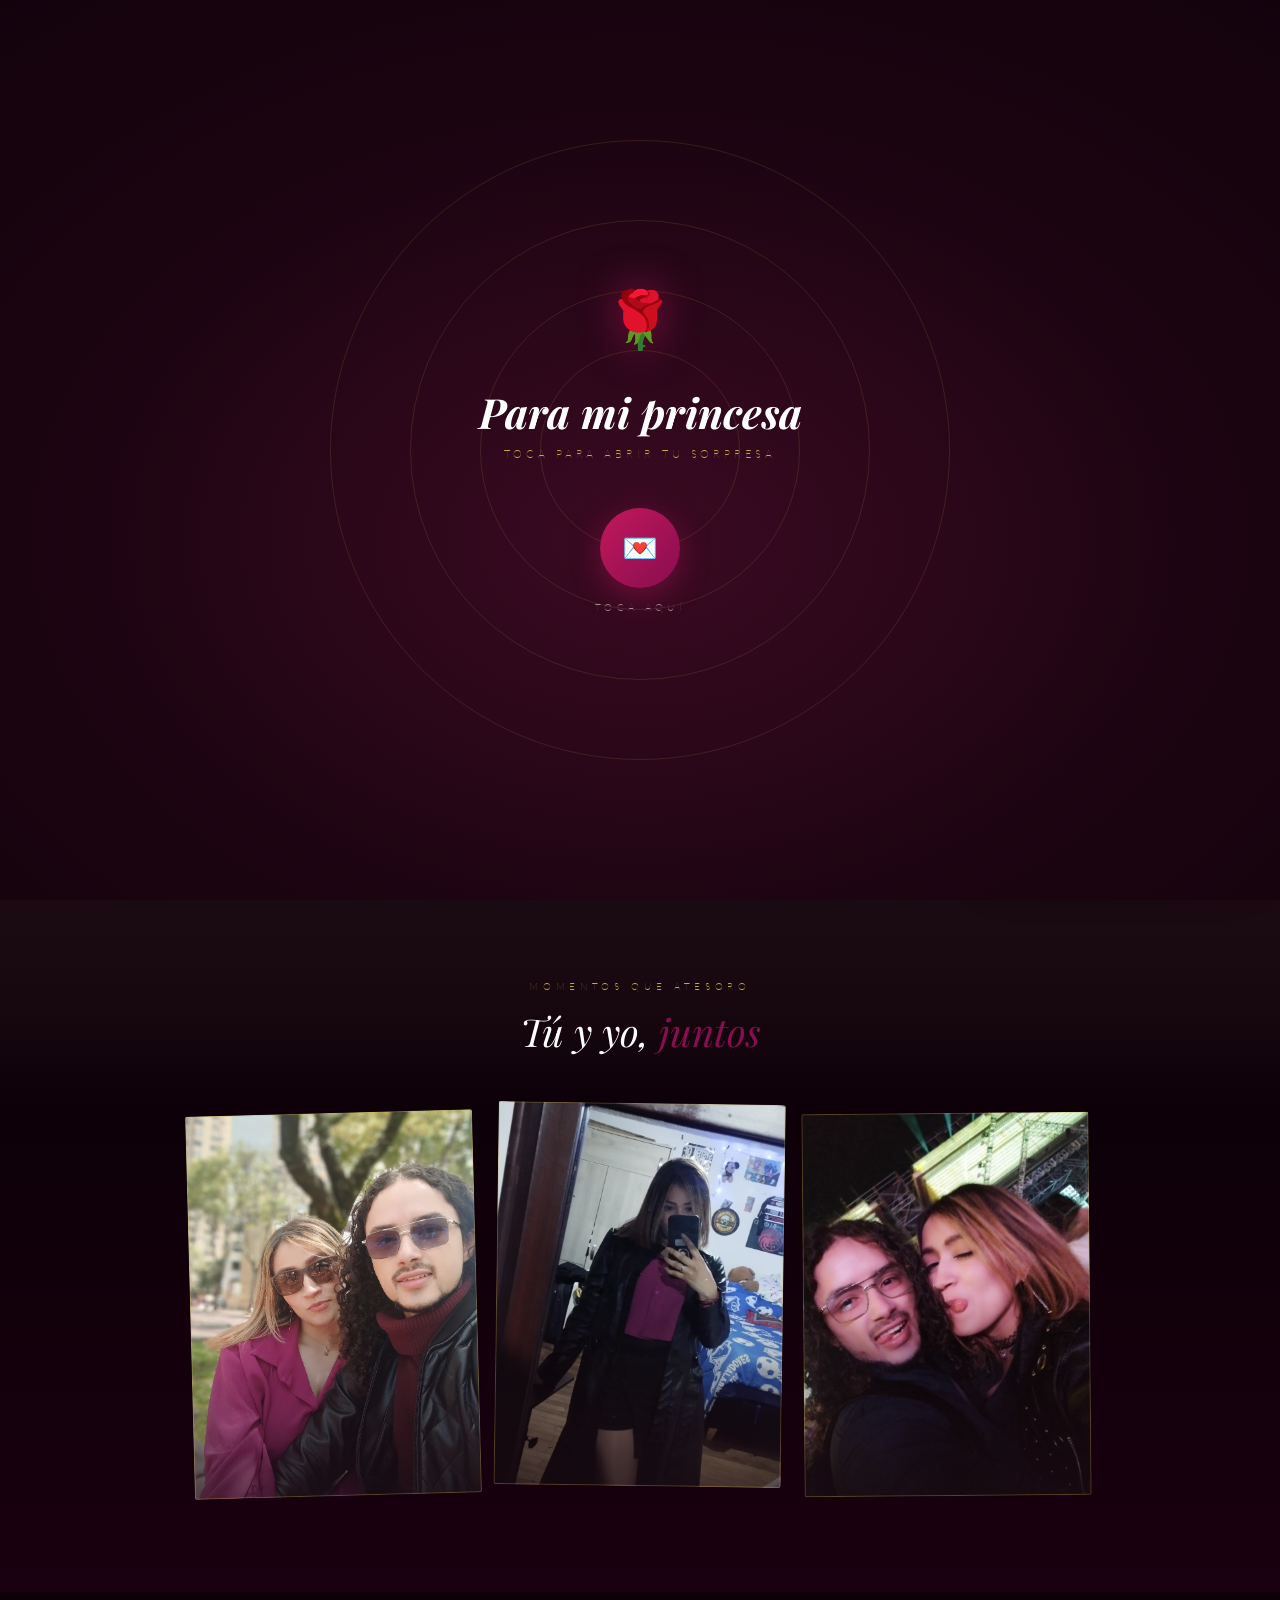
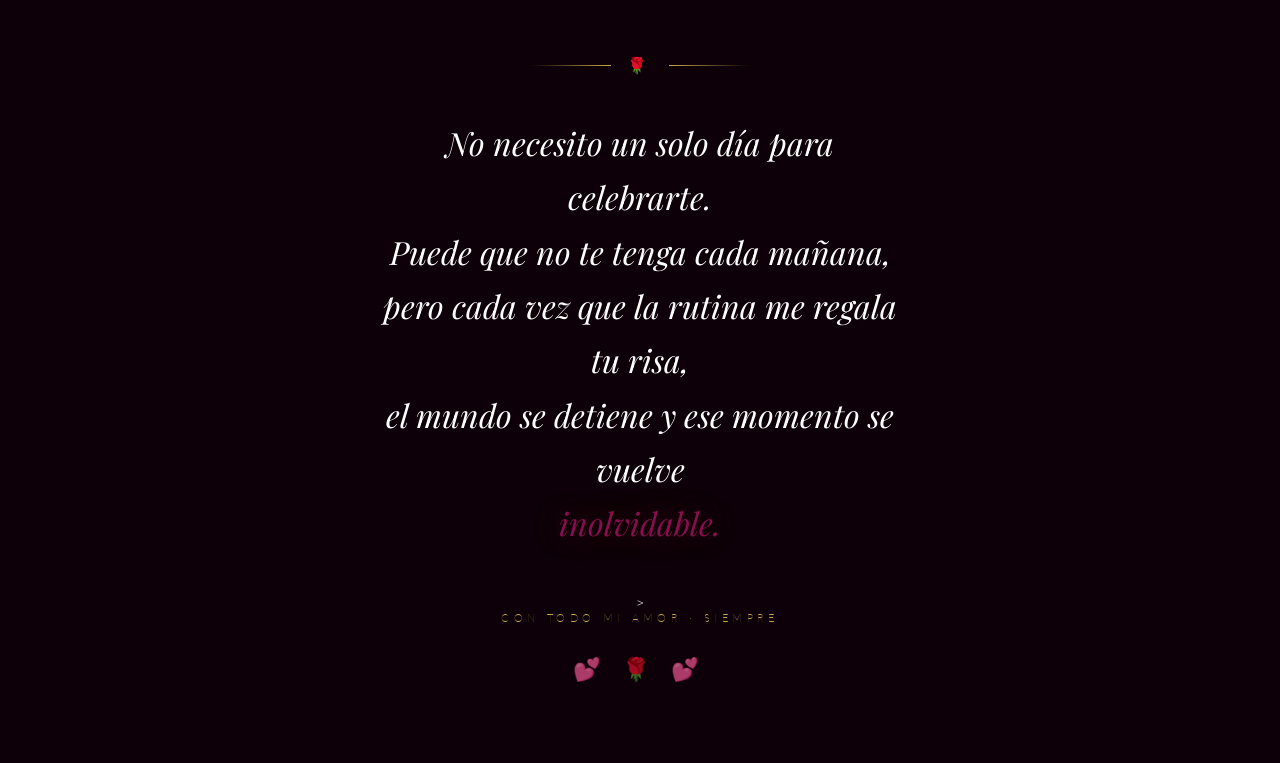
==== sorpresa.html @ ff8d0309 "first commit" ====
<!DOCTYPE html>
<html lang="es">

<head>
    <meta charset="UTF-8">
    <link rel="icon" href="data:image/svg+xml,<svg xmlns='http://www.w3.org/2000/svg' viewBox='0 0 100 100'><text y='.9em' font-size='90'>🌹</text></svg>">
    <meta name="viewport" content="width=device-width, initial-scale=1.0">
    <title>Feliz Día de la Mujer | Mi Amor</title>
    <link
        href="https://fonts.googleapis.com/css2?family=Cormorant+Garamond:ital,wght@0,300;0,400;1,300;1,400;1,600&family=Playfair+Display:ital,wght@0,400;0,700;1,400;1,700&family=Lato:wght@100;300;400&display=swap"
        rel="stylesheet">
    <link rel="stylesheet" href="sorpresa.css">
</head>

<body>

    <!-- ── SPLASH SCREEN ── -->
    <div class="splash" id="splash" onclick="enterPage()">
        <div class="splash-rings">
            <div class="splash-ring"></div>
            <div class="splash-ring"></div>
            <div class="splash-ring"></div>
            <div class="splash-ring"></div>
        </div>

        <div class="splash-rose">🌹</div>
        <h1 class="splash-title">Para mi princesa</h1>
        <p class="splash-sub">Toca para abrir tu sorpresa</p>

        <div class="splash-btn">
            <div class="splash-btn-circle">💌</div>
            <span class="splash-btn-label">Toca aquí</span>
        </div>
    </div>

    <!-- ── HERO ── -->
    <section class="hero">
        <div class="hero-bg"></div>
        <div class="hero-bg-fallback"></div>

        <div class="hero-content">
            <p class="hero-date">8 de marzo · Día Internacional de la Mujer</p>
            <h1 class="hero-title"><em>Feliz</em><br>Día de la Mujer</h1>

            <!-- ✏️ CAMBIA ESTE NOMBRE -->
            <p class="hero-name">Mi princesa</p>

            <div class="hero-divider"><span>✦</span></div>

            <p class="hero-subtitle">
                Para aquella mujer que me inspira cada día,<br>
                que me hace mejor persona,<br>
                y de la que me siento profundamente orgulloso.
            </p>

            <p class="hero-rose">🌹</p>
        </div>

        <div class="scroll-hint"
            onclick="document.querySelector('.gallery-section').scrollIntoView({behavior:'smooth'})">
            <span>Nuestros momentos</span>
            <div class="scroll-arrow"></div>
        </div>
    </section>

    <!-- ── GALLERY ── -->
    <section class="gallery-section">
        <div class="section-label">
            <p>Momentos que atesoro</p>
            <h2>Tú y yo, <em>juntos</em></h2>
        </div>

        <div class="photo-grid">
            <!-- 📸 FOTO 1 — Reemplaza el src con tu foto -->
            <div class="photo-frame">
                <img src="./fotos/siempre_contigo.jpg"
                    alt="Cami">
                <span class="photo-caption">Siempre contigo ✦</span>
            </div>

            <!-- 📸 FOTO 2 -->
            <div class="photo-frame">
                <img src="./fotos/momentos_unicos.jpeg"
                    alt="Nosotros">
                <span class="photo-caption">Momentos únicos ✦</span>
            </div>

            <!-- 📸 FOTO 3 -->
            <div class="photo-frame">
                <img src="./fotos/mi_mundo.jpg"
                    alt="Nosotros">
                <span class="photo-caption">Mi mundo ✦</span>
            </div>
        </div>
    </section>

    <!-- ── CLOSING ── -->
    <section class="closing">
        <div class="closing-deco">🌹</div>
        <p class="closing-quote">
            No necesito un solo día para celebrarte.<br>
            Puede que no te tenga cada mañana,<br>
            pero cada vez que la rutina me regala tu risa,<br>
            el mundo se detiene y ese momento se vuelve<br>
            <em>inolvidable.</em>
        </p>>
        <p class="closing-sig">Con todo mi amor · Siempre</p>
        <p class="closing-hearts">💕 🌹 💕</p>
    </section>

    <!-- ── LIGHTBOX ── -->
    <div class="lightbox-overlay" id="lightbox">
        <button class="lightbox-close" onclick="closeLightbox()">✕</button>
        <button class="lightbox-nav prev" onclick="navLightbox(-1)">‹</button>
        <button class="lightbox-nav next" onclick="navLightbox(1)">›</button>

        <div class="lightbox-inner">
            <div class="lightbox-img-wrap">
                <img id="lbImg" src="" alt="">
            </div>
            <p class="lightbox-caption" id="lbCaption"></p>
            <div class="lightbox-dots" id="lbDots"></div>
        </div>
    </div>


    <div class="music-player" id="player">
        <a href="index.html" class="music-btn" title="Volver al inicio">🏠</a>
        <button class="music-btn" id="playBtn" onclick="toggleMusic()" title="Reproducir / Pausar">▶</button>
        <div class="music-info">
            <!-- ✏️ CAMBIA ESTE TÍTULO -->
            <p class="music-title" id="songTitle">La Constante — Bunbury</p>
            <div class="music-wave paused" id="wave">
                <span></span><span></span><span></span><span></span>
            </div>
        </div>
    </div>

    <!--🎵 la constante Bunbury-->

    <audio id="bgMusic" loop>
        <source src="./musica/la-constante.mp3" type="audio/mpeg">
    </audio>

    <script src="sorpresa.js"></script>
</body>

</html>
---- sorpresa.css ----
*,
        *::before,
        *::after {
            box-sizing: border-box;
            margin: 0;
            padding: 0;
        }

        :root {
            --rose: #c2185b;
            --rose-deep: #880e4f;
            --gold: #c9a84c;
            --gold-light: #f0d080;
            --cream: #fff8f0;
            --dark: #1a0a12;
        }

        html,
        body {
            min-height: 100vh;
            font-family: 'Cormorant Garamond', Georgia, serif;
            overflow-x: hidden;
            background: var(--dark);
            color: var(--cream);
        }

        /* ── HERO SECTION ── */
        .hero {
            position: relative;
            min-height: 100vh;
            display: flex;
            flex-direction: column;
            align-items: center;
            justify-content: center;
            text-align: center;
            overflow: hidden;
        }

        /* Background photo placeholder */
        .hero-bg {
            position: absolute;
            inset: 0;
            background:
                /* Replace this URL with her photo */
                url('./fotos/libertad.jpg') center center / cover no-repeat;
            filter: brightness(0.38) saturate(1.1);
            z-index: 0;
            transform: scale(1.04);
            animation: slowZoom 20s ease-in-out infinite alternate;
        }

        /* Fallback gradient when no photo */
        .hero-bg-fallback {
            position: absolute;
            inset: 0;
            background: radial-gradient(ellipse 100% 100% at 50% 30%,
                    rgba(194, 24, 91, 0.5) 0%,
                    rgba(136, 14, 79, 0.3) 40%,
                    rgba(26, 10, 18, 0.95) 100%);
            z-index: 0;
        }

        @keyframes slowZoom {
            from {
                transform: scale(1.04);
            }

            to {
                transform: scale(1.12);
            }
        }

        /* Vignette overlay */
        .hero::after {
            content: '';
            position: absolute;
            inset: 0;
            background:
                radial-gradient(ellipse 80% 80% at 50% 50%, transparent 30%, rgba(26, 10, 18, 0.6) 100%),
                linear-gradient(to bottom, rgba(26, 10, 18, 0.2) 0%, transparent 30%, transparent 60%, rgba(26, 10, 18, 0.8) 100%);
            z-index: 1;
            pointer-events: none;
        }

        .hero-content {
            position: relative;
            z-index: 2;
            padding: 2rem;
            max-width: 700px;
        }

        /* Particle sparkles */
        .sparkle {
            position: absolute;
            width: 3px;
            height: 3px;
            background: var(--gold-light);
            border-radius: 50%;
            z-index: 2;
            animation: sparkleAnim ease-in-out infinite;
        }

        @keyframes sparkleAnim {

            0%,
            100% {
                opacity: 0;
                transform: scale(0);
            }

            50% {
                opacity: 1;
                transform: scale(1);
            }
        }

        .hero-date {
            font-family: 'Lato', sans-serif;
            font-weight: 100;
            font-size: 0.68rem;
            letter-spacing: 0.45em;
            color: var(--gold-light);
            text-transform: uppercase;
            margin-bottom: 1.4rem;
            opacity: 0;
            animation: fadeSlideUp 1.2s 0.3s ease forwards;
        }

        .hero-title {
            font-family: 'Playfair Display', serif;
            font-size: clamp(2.4rem, 7vw, 5rem);
            font-weight: 400;
            line-height: 1.1;
            color: #fff;
            margin-bottom: 0.5rem;
            opacity: 0;
            animation: fadeSlideUp 1.2s 0.6s ease forwards;
        }

        .hero-title em {
            font-style: italic;
            color: var(--rose-deep);
            -webkit-text-stroke: 0px;
            text-shadow: 0 0 40px rgba(194, 24, 91, 0.6);
        }

        /* Name of the person - CUSTOMIZE THIS */
        .hero-name {
            font-family: 'Playfair Display', serif;
            font-style: italic;
            font-size: clamp(1.8rem, 5vw, 3.2rem);
            color: var(--gold-light);
            margin-bottom: 1.8rem;
            opacity: 0;
            animation: fadeSlideUp 1.2s 0.9s ease forwards;
            text-shadow: 0 2px 20px rgba(201, 168, 76, 0.4);
        }

        .hero-divider {
            display: flex;
            align-items: center;
            gap: 1rem;
            justify-content: center;
            margin-bottom: 1.8rem;
            opacity: 0;
            animation: fadeSlideUp 1.2s 1.1s ease forwards;
        }

        .hero-divider span {
            color: var(--gold);
            font-size: 0.75rem;
            letter-spacing: 0.3em;
        }

        .hero-divider::before,
        .hero-divider::after {
            content: '';
            width: 60px;
            height: 1px;
            background: linear-gradient(90deg, transparent, var(--gold));
        }

        .hero-divider::after {
            background: linear-gradient(90deg, var(--gold), transparent);
        }

        .hero-subtitle {
            font-size: clamp(1rem, 2.5vw, 1.25rem);
            font-weight: 300;
            font-style: italic;
            color: rgba(255, 255, 255, 0.85);
            line-height: 1.8;
            max-width: 500px;
            margin: 0 auto 1rem;
            opacity: 0;
            animation: fadeSlideUp 1.2s 1.3s ease forwards;
        }

        .hero-rose {
            font-size: 2.2rem;
            margin-top: 0.8rem;
            opacity: 0;
            animation: fadeSlideUp 1.2s 1.6s ease forwards, floatRose 3s 2.8s ease-in-out infinite;
        }

        @keyframes floatRose {

            0%,
            100% {
                transform: translateY(0);
            }

            50% {
                transform: translateY(-8px);
            }
        }

        /* Scroll hint */
        .scroll-hint {
            position: absolute;
            bottom: 2rem;
            left: 50%;
            transform: translateX(-50%);
            z-index: 3;
            display: flex;
            flex-direction: column;
            align-items: center;
            gap: 0.4rem;
            opacity: 0;
            animation: fadeSlideUp 1s 2.2s ease forwards;
            cursor: pointer;
        }

        .scroll-hint span {
            font-family: 'Lato', sans-serif;
            font-weight: 100;
            font-size: 0.6rem;
            letter-spacing: 0.35em;
            color: rgba(255, 255, 255, 0.5);
            text-transform: uppercase;
        }

        .scroll-arrow {
            width: 24px;
            height: 24px;
            border-right: 1px solid rgba(255, 255, 255, 0.4);
            border-bottom: 1px solid rgba(255, 255, 255, 0.4);
            transform: rotate(45deg);
            animation: bounce 1.5s ease-in-out infinite;
            margin-top: -4px;
        }

        @keyframes bounce {

            0%,
            100% {
                transform: rotate(45deg) translateY(0);
            }

            50% {
                transform: rotate(45deg) translateY(5px);
            }
        }

        /* ── GALLERY SECTION ── */
        .gallery-section {
            background: linear-gradient(to bottom, var(--dark) 0%, #0d0008 30%, #1a0010 100%);
            padding: 5rem 2rem 6rem;
            position: relative;
            overflow: hidden;
        }

        .gallery-section::before {
            content: '';
            position: absolute;
            top: 0;
            left: 0;
            right: 0;
            height: 200px;
            background: linear-gradient(to bottom, var(--dark), transparent);
            pointer-events: none;
            z-index: 1;
        }

        .section-label {
            text-align: center;
            margin-bottom: 3.5rem;
            position: relative;
            z-index: 2;
        }

        .section-label p {
            font-family: 'Lato', sans-serif;
            font-weight: 100;
            font-size: 0.65rem;
            letter-spacing: 0.45em;
            color: var(--gold);
            text-transform: uppercase;
            margin-bottom: 0.8rem;
        }

        .section-label h2 {
            font-family: 'Playfair Display', serif;
            font-style: italic;
            font-size: clamp(1.6rem, 4vw, 2.4rem);
            font-weight: 400;
            color: #fff;
        }

        .section-label h2 em {
            color: var(--rose-deep);
        }

        /* Photo grid */
        .photo-grid {
            max-width: 900px;
            margin: 0 auto;
            display: grid;
            grid-template-columns: 1fr 1fr 1fr;
            gap: 1.2rem;
            position: relative;
            z-index: 2;
        }

        .photo-frame {
            position: relative;
            aspect-ratio: 3/4;
            overflow: hidden;
            border-radius: 2px;
            cursor: pointer;
            transition: transform 0.4s cubic-bezier(0.25, 0.46, 0.45, 0.94);
        }

        /* Staggered tilt */
        .photo-frame:nth-child(1) {
            transform: rotate(-1.5deg);
        }

        .photo-frame:nth-child(2) {
            transform: rotate(0.8deg) translateY(-10px);
        }

        .photo-frame:nth-child(3) {
            transform: rotate(-0.5deg);
        }

        .photo-frame:hover {
            transform: rotate(0deg) scale(1.04) translateY(-6px) !important;
            z-index: 10;
        }

        /* Gold border glow */
        .photo-frame::before {
            content: '';
            position: absolute;
            inset: 0;
            border: 1px solid rgba(201, 168, 76, 0.35);
            z-index: 2;
            pointer-events: none;
            border-radius: 2px;
        }

        .photo-frame::after {
            content: '';
            position: absolute;
            inset: 0;
            background: linear-gradient(to bottom, transparent 50%, rgba(26, 10, 18, 0.7) 100%);
            z-index: 1;
            pointer-events: none;
        }

        .photo-frame img {
            width: 100%;
            height: 100%;
            object-fit: cover;
            display: block;
            transition: transform 0.6s ease;
        }

        .photo-frame:hover img {
            transform: scale(1.06);
        }

        /* Placeholder for photos not yet uploaded */
        .photo-placeholder {
            width: 100%;
            height: 100%;
            background: linear-gradient(135deg, #2a0a1a, #1a0510);
            display: flex;
            flex-direction: column;
            align-items: center;
            justify-content: center;
            gap: 0.8rem;
        }

        .photo-placeholder .ph-icon {
            font-size: 2.5rem;
            opacity: 0.4;
        }

        .photo-placeholder .ph-text {
            font-family: 'Lato', sans-serif;
            font-weight: 100;
            font-size: 0.65rem;
            letter-spacing: 0.2em;
            color: rgba(255, 255, 255, 0.3);
            text-align: center;
            padding: 0 1rem;
        }

        .photo-caption {
            position: absolute;
            bottom: 1rem;
            left: 0;
            right: 0;
            text-align: center;
            z-index: 3;
            font-family: 'Cormorant Garamond', serif;
            font-style: italic;
            font-size: 0.85rem;
            color: rgba(255, 255, 255, 0.7);
            opacity: 0;
            transition: opacity 0.3s ease;
        }

        .photo-frame:hover .photo-caption {
            opacity: 1;
        }

        /* ── CLOSING MESSAGE ── */
        .closing {
            text-align: center;
            padding: 4rem 2rem 5rem;
            background: #0d0008;
            position: relative;
        }

        .closing-deco {
            display: flex;
            align-items: center;
            gap: 1rem;
            justify-content: center;
            margin-bottom: 2.5rem;
            color: var(--gold);
            font-size: 1rem;
            letter-spacing: 0.4em;
        }

        .closing-deco::before,
        .closing-deco::after {
            content: '';
            width: 80px;
            height: 1px;
            background: linear-gradient(90deg, transparent, var(--gold));
        }

        .closing-deco::after {
            background: linear-gradient(90deg, var(--gold), transparent);
        }

        .closing-quote {
            font-family: 'Playfair Display', serif;
            font-style: italic;
            font-size: clamp(1.3rem, 3.5vw, 2rem);
            color: #fff;
            line-height: 1.7;
            max-width: 520px;
            margin: 0 auto 2.5rem;
            font-weight: 400;
        }

        .closing-quote em {
            color: var(--rose-deep);
            text-shadow: 0 0 30px rgba(194, 24, 91, 0.4);
        }

        .closing-sig {
            font-family: 'Lato', sans-serif;
            font-weight: 100;
            font-size: 0.68rem;
            letter-spacing: 0.4em;
            color: var(--gold);
            text-transform: uppercase;
        }

        .closing-hearts {
            margin-top: 2rem;
            font-size: 1.4rem;
            letter-spacing: 0.5rem;
            opacity: 0.7;
        }

        /* ── MUSIC PLAYER (minimal floating) ── */
        .music-player {
            position: fixed;
            bottom: 1.5rem;
            right: 1.5rem;
            z-index: 100;
            display: flex;
            align-items: center;
            gap: 0.8rem;
            background: rgba(26, 10, 18, 0.85);
            backdrop-filter: blur(16px);
            border: 1px solid rgba(201, 168, 76, 0.25);
            border-radius: 50px;
            padding: 0.6rem 1.2rem 0.6rem 0.7rem;
            box-shadow: 0 8px 32px rgba(0, 0, 0, 0.5);
            transition: transform 0.3s ease;
        }

        .music-player:hover {
            transform: translateY(-2px);
        }

        .music-btn {
            width: 38px;
            height: 38px;
            background: linear-gradient(135deg, var(--rose), var(--rose-deep));
            border-radius: 50%;
            border: none;
            color: #fff;
            font-size: 1rem;
            cursor: pointer;
            display: flex;
            align-items: center;
            justify-content: center;
            flex-shrink: 0;
            transition: transform 0.2s ease;
            box-shadow: 0 4px 16px rgba(194, 24, 91, 0.4);
        }

        .music-btn:hover {
            transform: scale(1.1);
        }

        a.music-btn {
            text-decoration: none;
        }

        .music-info {
            min-width: 0;
        }

        .music-title {
            font-family: 'Lato', sans-serif;
            font-weight: 300;
            font-size: 0.72rem;
            color: #fff;
            letter-spacing: 0.05em;
            white-space: nowrap;
            overflow: hidden;
            text-overflow: ellipsis;
            max-width: 140px;
        }

        .music-wave {
            display: flex;
            gap: 2px;
            margin-top: 3px;
        }

        .music-wave span {
            width: 2px;
            background: var(--gold);
            border-radius: 2px;
            animation: wave 0.8s ease-in-out infinite;
            height: 8px;
        }

        .music-wave span:nth-child(2) {
            animation-delay: 0.1s;
        }

        .music-wave span:nth-child(3) {
            animation-delay: 0.2s;
        }

        .music-wave span:nth-child(4) {
            animation-delay: 0.3s;
        }

        @keyframes wave {

            0%,
            100% {
                height: 4px;
            }

            50% {
                height: 12px;
            }
        }

        .music-wave.paused span {
            animation-play-state: paused;
            height: 4px;
        }

        /* Animations */
        @keyframes fadeSlideUp {
            from {
                opacity: 0;
                transform: translateY(22px);
            }

            to {
                opacity: 1;
                transform: translateY(0);
            }
        }

        /* ── SPLASH SCREEN ── */
        .splash {
            position: fixed;
            inset: 0;
            z-index: 2000;
            display: flex;
            flex-direction: column;
            align-items: center;
            justify-content: center;
            background: radial-gradient(ellipse 120% 120% at 50% 60%,
                    #3b0a22 0%, #1a0410 40%, #0a0008 100%);
            cursor: pointer;
            transition: opacity 0.9s ease, transform 0.9s ease;
            overflow: hidden;
        }

        .splash.hide {
            opacity: 0;
            transform: scale(1.06);
            pointer-events: none;
        }

        /* Animated rings */
        .splash-rings {
            position: absolute;
            inset: 0;
            display: flex;
            align-items: center;
            justify-content: center;
            pointer-events: none;
        }

        .splash-ring {
            position: absolute;
            border-radius: 50%;
            border: 1px solid rgba(201, 168, 76, 0.15);
            animation: ringPulse 3s ease-in-out infinite;
        }

        .splash-ring:nth-child(1) {
            width: 200px;
            height: 200px;
            animation-delay: 0s;
        }

        .splash-ring:nth-child(2) {
            width: 320px;
            height: 320px;
            animation-delay: 0.4s;
        }

        .splash-ring:nth-child(3) {
            width: 460px;
            height: 460px;
            animation-delay: 0.8s;
        }

        .splash-ring:nth-child(4) {
            width: 620px;
            height: 620px;
            animation-delay: 1.2s;
        }

        @keyframes ringPulse {

            0%,
            100% {
                opacity: 0.15;
                transform: scale(1);
            }

            50% {
                opacity: 0.4;
                transform: scale(1.04);
            }
        }

        .splash-rose {
            font-size: 3.5rem;
            margin-bottom: 1.8rem;
            animation: floatSplash 2.5s ease-in-out infinite;
            position: relative;
            z-index: 1;
            filter: drop-shadow(0 0 20px rgba(194, 24, 91, 0.6));
        }

        @keyframes floatSplash {

            0%,
            100% {
                transform: translateY(0) scale(1);
            }

            50% {
                transform: translateY(-10px) scale(1.05);
            }
        }

        .splash-title {
            font-family: 'Playfair Display', serif;
            font-style: italic;
            font-size: clamp(1.6rem, 5vw, 2.6rem);
            color: #fff;
            text-align: center;
            margin-bottom: 0.5rem;
            position: relative;
            z-index: 1;
            animation: fadeIn 1.5s ease forwards;
        }

        .splash-sub {
            font-family: 'Lato', sans-serif;
            font-weight: 100;
            font-size: 0.7rem;
            letter-spacing: 0.35em;
            color: var(--gold);
            text-transform: uppercase;
            margin-bottom: 3rem;
            position: relative;
            z-index: 1;
            animation: fadeIn 2s ease forwards;
        }

        .splash-btn {
            position: relative;
            z-index: 1;
            display: flex;
            flex-direction: column;
            align-items: center;
            gap: 0.8rem;
            animation: fadeIn 2.5s ease forwards;
        }

        .splash-btn-circle {
            width: 80px;
            height: 80px;
            border-radius: 50%;
            background: linear-gradient(135deg, var(--rose), var(--rose-deep));
            display: flex;
            align-items: center;
            justify-content: center;
            font-size: 1.8rem;
            box-shadow:
                0 0 0 0 rgba(194, 24, 91, 0.5),
                0 8px 30px rgba(194, 24, 91, 0.4);
            animation: heartbeat 1.8s ease-in-out infinite;
            transition: transform 0.2s ease;
        }

        .splash:active .splash-btn-circle {
            transform: scale(0.93);
        }

        @keyframes heartbeat {

            0%,
            100% {
                box-shadow: 0 0 0 0 rgba(194, 24, 91, 0.5), 0 8px 30px rgba(194, 24, 91, 0.4);
            }

            50% {
                box-shadow: 0 0 0 16px rgba(194, 24, 91, 0), 0 8px 40px rgba(194, 24, 91, 0.6);
            }
        }

        .splash-btn-label {
            font-family: 'Lato', sans-serif;
            font-weight: 100;
            font-size: 0.65rem;
            letter-spacing: 0.4em;
            color: rgba(255, 255, 255, 0.5);
            text-transform: uppercase;
        }

        /* ── LIGHTBOX ── */
        .lightbox-overlay {
            position: fixed;
            inset: 0;
            z-index: 999;
            display: flex;
            align-items: center;
            justify-content: center;
            background: rgba(10, 2, 8, 0);
            backdrop-filter: blur(0px);
            transition: background 0.4s ease, backdrop-filter 0.4s ease;
            pointer-events: none;
            opacity: 0;
        }

        .lightbox-overlay.open {
            background: rgba(10, 2, 8, 0.88);
            backdrop-filter: blur(18px);
            pointer-events: all;
            opacity: 1;
        }

        .lightbox-inner {
            position: relative;
            max-width: min(90vw, 700px);
            max-height: 88vh;
            transform: scale(0.85) translateY(30px);
            transition: transform 0.45s cubic-bezier(0.34, 1.56, 0.64, 1), opacity 0.4s ease;
            opacity: 0;
            display: flex;
            flex-direction: column;
            align-items: center;
            gap: 1.2rem;
        }

        .lightbox-overlay.open .lightbox-inner {
            transform: scale(1) translateY(0);
            opacity: 1;
        }

        .lightbox-img-wrap {
            position: relative;
            border-radius: 4px;
            overflow: hidden;
            box-shadow:
                0 0 0 1px rgba(201, 168, 76, 0.3),
                0 30px 80px rgba(0, 0, 0, 0.7),
                0 0 60px rgba(194, 24, 91, 0.15);
        }

        .lightbox-img-wrap img {
            display: block;
            max-width: min(88vw, 680px);
            max-height: 75vh;
            object-fit: contain;
            border-radius: 4px;
        }

        /* Subtle vignette on lightbox image */
        .lightbox-img-wrap::after {
            content: '';
            position: absolute;
            inset: 0;
            border-radius: 4px;
            box-shadow: inset 0 0 40px rgba(10, 2, 8, 0.3);
            pointer-events: none;
        }

        .lightbox-caption {
            font-family: 'Cormorant Garamond', serif;
            font-style: italic;
            font-size: 1rem;
            color: rgba(255, 255, 255, 0.65);
            letter-spacing: 0.05em;
            text-align: center;
        }

        .lightbox-close {
            position: fixed;
            top: 1.5rem;
            right: 1.8rem;
            z-index: 1001;
            width: 44px;
            height: 44px;
            background: rgba(255, 255, 255, 0.07);
            border: 1px solid rgba(255, 255, 255, 0.15);
            border-radius: 50%;
            color: #fff;
            font-size: 1.1rem;
            cursor: pointer;
            display: flex;
            align-items: center;
            justify-content: center;
            transition: background 0.2s ease, transform 0.2s ease;
            opacity: 0;
            transition: opacity 0.4s ease 0.15s, background 0.2s ease, transform 0.2s ease;
        }

        .lightbox-overlay.open .lightbox-close {
            opacity: 1;
        }

        .lightbox-close:hover {
            background: rgba(194, 24, 91, 0.4);
            transform: scale(1.1) rotate(90deg);
        }

        /* Nav arrows */
        .lightbox-nav {
            position: fixed;
            top: 50%;
            transform: translateY(-50%);
            z-index: 1001;
            width: 46px;
            height: 46px;
            background: rgba(255, 255, 255, 0.07);
            border: 1px solid rgba(255, 255, 255, 0.15);
            border-radius: 50%;
            color: #fff;
            font-size: 1.1rem;
            cursor: pointer;
            display: flex;
            align-items: center;
            justify-content: center;
            transition: background 0.2s ease, transform 0.25s ease, opacity 0.4s ease;
            opacity: 0;
        }

        .lightbox-overlay.open .lightbox-nav {
            opacity: 1;
        }

        .lightbox-nav:hover {
            background: rgba(194, 24, 91, 0.4);
        }

        .lightbox-nav.prev {
            left: 1.2rem;
        }

        .lightbox-nav.next {
            right: 1.2rem;
        }

        .lightbox-nav.prev:hover {
            transform: translateY(-50%) translateX(-3px);
        }

        .lightbox-nav.next:hover {
            transform: translateY(-50%) translateX(3px);
        }

        /* Dots indicator */
        .lightbox-dots {
            display: flex;
            gap: 0.5rem;
            justify-content: center;
        }

        .lb-dot {
            width: 6px;
            height: 6px;
            border-radius: 50%;
            background: rgba(255, 255, 255, 0.25);
            transition: background 0.3s ease, transform 0.3s ease;
            cursor: pointer;
        }

        .lb-dot.active {
            background: var(--gold);
            transform: scale(1.3);
        }

        /* Make photo frames show pointer */
        .photo-frame {
            cursor: zoom-in;
        }

        /* Responsive */
        @media (max-width: 600px) {
            .photo-grid {
                grid-template-columns: 1fr;
                max-width: 340px;
            }

            .photo-frame:nth-child(1),
            .photo-frame:nth-child(2),
            .photo-frame:nth-child(3) {
                transform: rotate(0deg);
            }

            .photo-frame {
                aspect-ratio: 4/3;
            }
        }
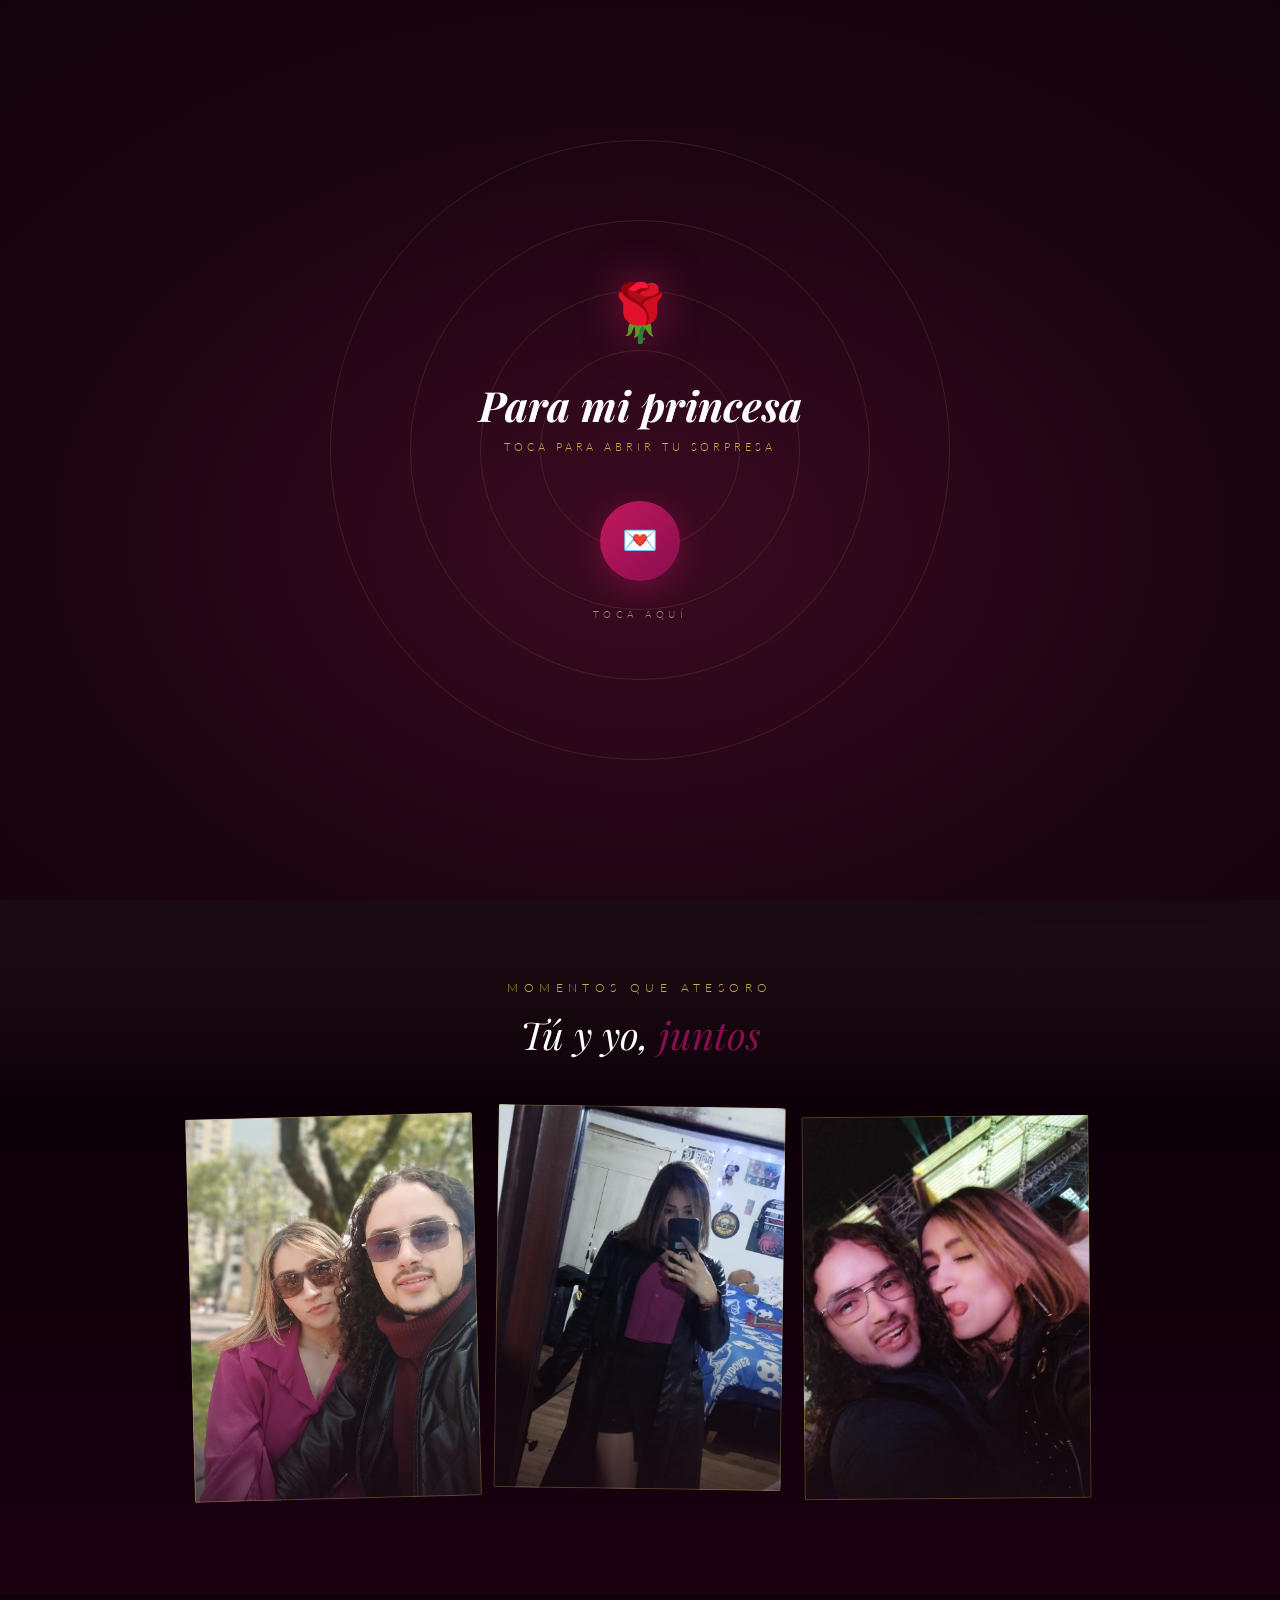
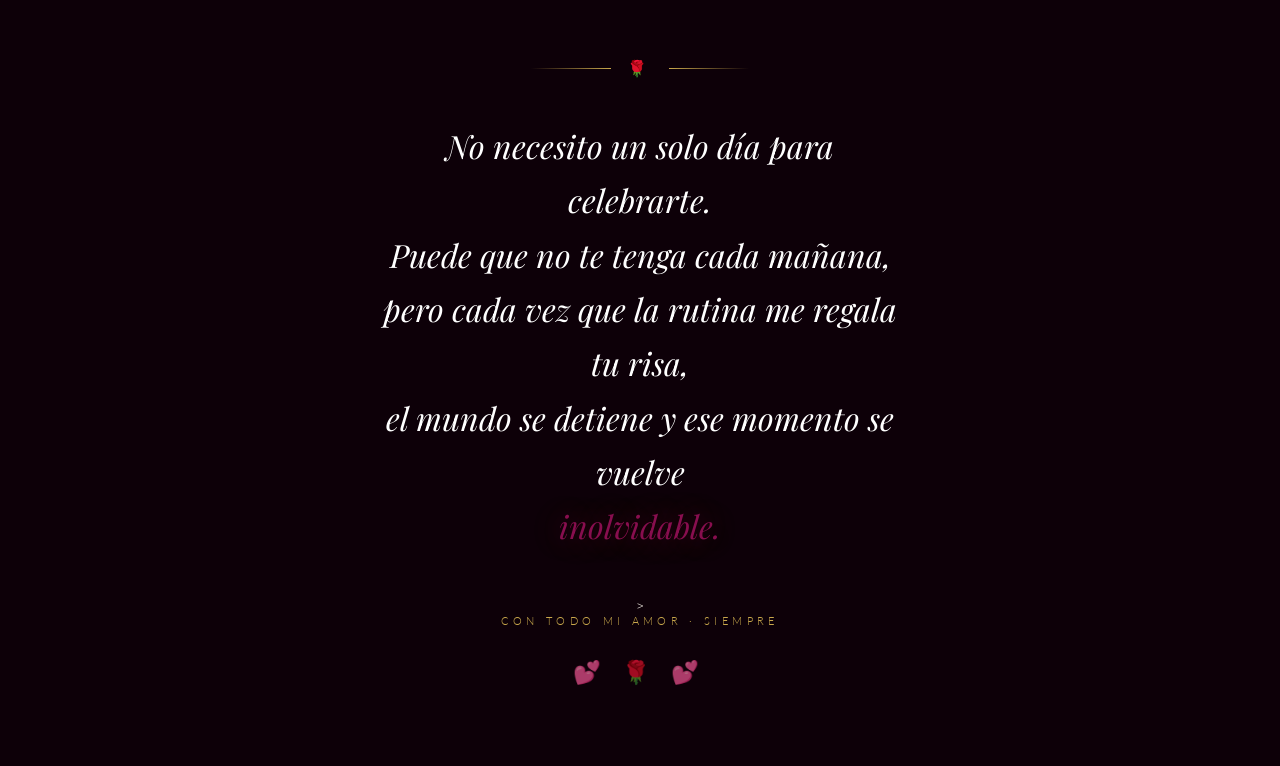
==== commit 8efc2d09: "opacity" ====
--- a/sorpresa.html
+++ b/sorpresa.html
@@ -82,14 +82,14 @@
             <div class="photo-frame">
                 <img src="./fotos/momentos_unicos.jpeg"
                     alt="Nosotros">
-                <span class="photo-caption">Momentos únicos ✦</span>
+                <span class="photo-caption">Mi Mundo ✦</span>
             </div>
 
             <!-- 📸 FOTO 3 -->
             <div class="photo-frame">
                 <img src="./fotos/mi_mundo.jpg"
                     alt="Nosotros">
-                <span class="photo-caption">Mi mundo ✦</span>
+                <span class="photo-caption">Momentos únicos ✦</span>
             </div>
         </div>
     </section>
--- a/sorpresa.css
+++ b/sorpresa.css
@@ -116,7 +116,7 @@
 
         .hero-date {
             font-family: 'Lato', sans-serif;
-            font-weight: 100;
+            font-weight: 300;
             font-size: 0.68rem;
             letter-spacing: 0.45em;
             color: var(--gold-light);
@@ -139,7 +139,7 @@
 
         .hero-title em {
             font-style: italic;
-            color: var(--rose-deep);
+            color: #d4267a;
             -webkit-text-stroke: 0px;
             text-shadow: 0 0 40px rgba(194, 24, 91, 0.6);
         }
@@ -233,7 +233,7 @@
 
         .scroll-hint span {
             font-family: 'Lato', sans-serif;
-            font-weight: 100;
+            font-weight: 300;
             font-size: 0.6rem;
             letter-spacing: 0.35em;
             color: rgba(255, 255, 255, 0.5);
@@ -291,8 +291,8 @@
 
         .section-label p {
             font-family: 'Lato', sans-serif;
-            font-weight: 100;
-            font-size: 0.65rem;
+            font-weight: 300;
+            font-size: 0.75rem;
             letter-spacing: 0.45em;
             color: var(--gold);
             text-transform: uppercase;
@@ -476,7 +476,7 @@
 
         .closing-sig {
             font-family: 'Lato', sans-serif;
-            font-weight: 100;
+            font-weight: 300;
             font-size: 0.68rem;
             letter-spacing: 0.4em;
             color: var(--gold);
@@ -499,9 +499,9 @@
             display: flex;
             align-items: center;
             gap: 0.8rem;
-            background: rgba(26, 10, 18, 0.85);
+            background: rgba(26, 10, 18, 0.0.25);
             backdrop-filter: blur(16px);
-            border: 1px solid rgba(201, 168, 76, 0.25);
+            border: 1px solid rgba(201, 168, 76, 0.45);
             border-radius: 50px;
             padding: 0.6rem 1.2rem 0.6rem 0.7rem;
             box-shadow: 0 8px 32px rgba(0, 0, 0, 0.5);
@@ -721,7 +721,7 @@
 
         .splash-sub {
             font-family: 'Lato', sans-serif;
-            font-weight: 100;
+            font-weight: 300;
             font-size: 0.7rem;
             letter-spacing: 0.35em;
             color: var(--gold);
@@ -776,8 +776,9 @@
 
         .splash-btn-label {
             font-family: 'Lato', sans-serif;
-            font-weight: 100;
+            font-weight: 300;
             font-size: 0.65rem;
+            margin-top: 15px;
             letter-spacing: 0.4em;
             color: rgba(255, 255, 255, 0.5);
             text-transform: uppercase;
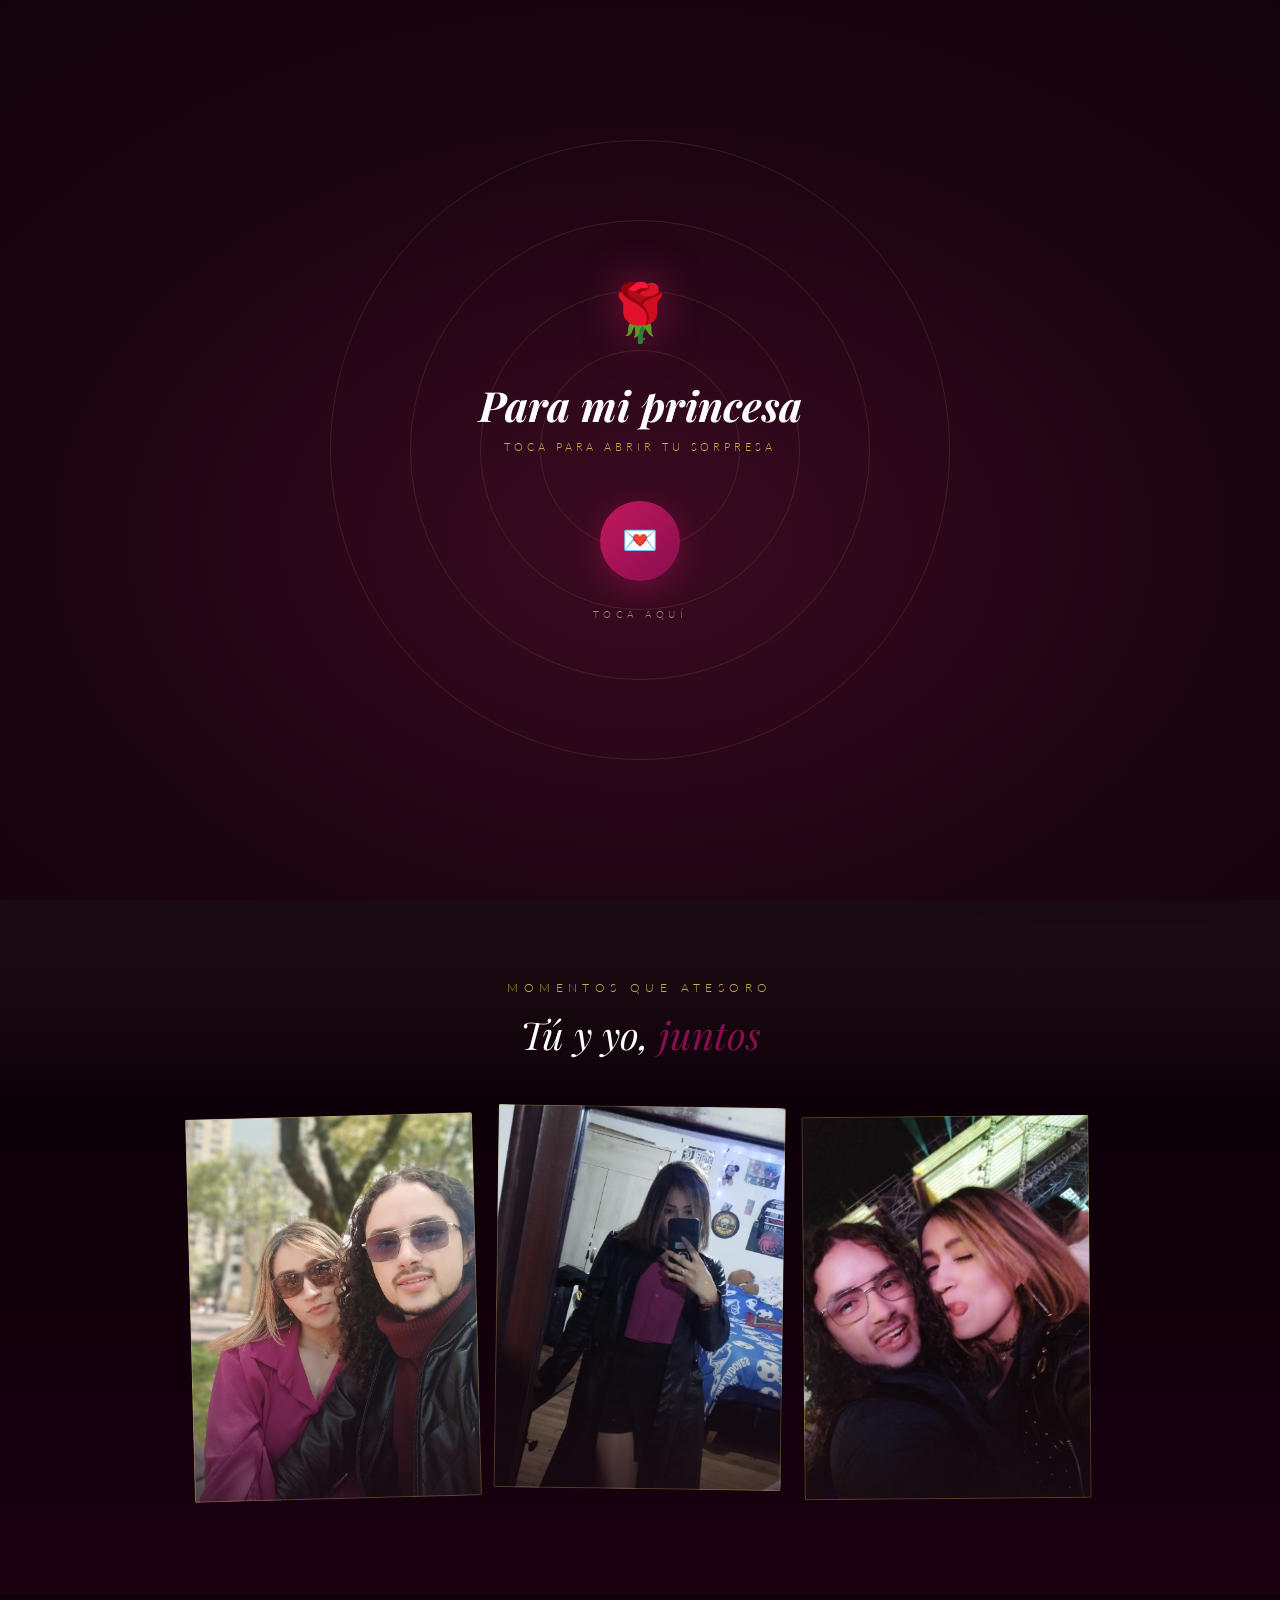
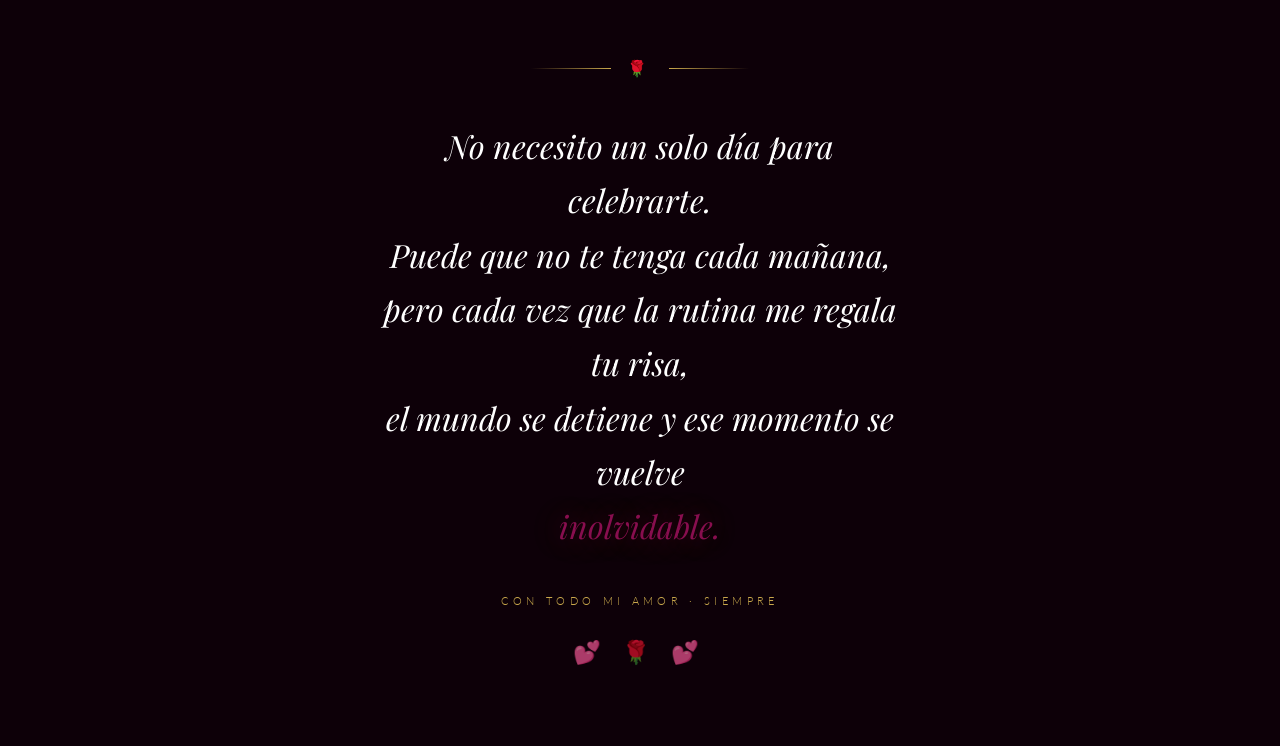
==== commit 00e9b63c: "mi princesa cami" ====
--- a/sorpresa.html
+++ b/sorpresa.html
@@ -43,7 +43,7 @@
             <h1 class="hero-title"><em>Feliz</em><br>Día de la Mujer</h1>
 
             <!-- ✏️ CAMBIA ESTE NOMBRE -->
-            <p class="hero-name">Mi princesa</p>
+            <p class="hero-name">Mi princesa Cami</p>
 
             <div class="hero-divider"><span>✦</span></div>
 
@@ -103,7 +103,7 @@
             pero cada vez que la rutina me regala tu risa,<br>
             el mundo se detiene y ese momento se vuelve<br>
             <em>inolvidable.</em>
-        </p>>
+        </p>
         <p class="closing-sig">Con todo mi amor · Siempre</p>
         <p class="closing-hearts">💕 🌹 💕</p>
     </section>
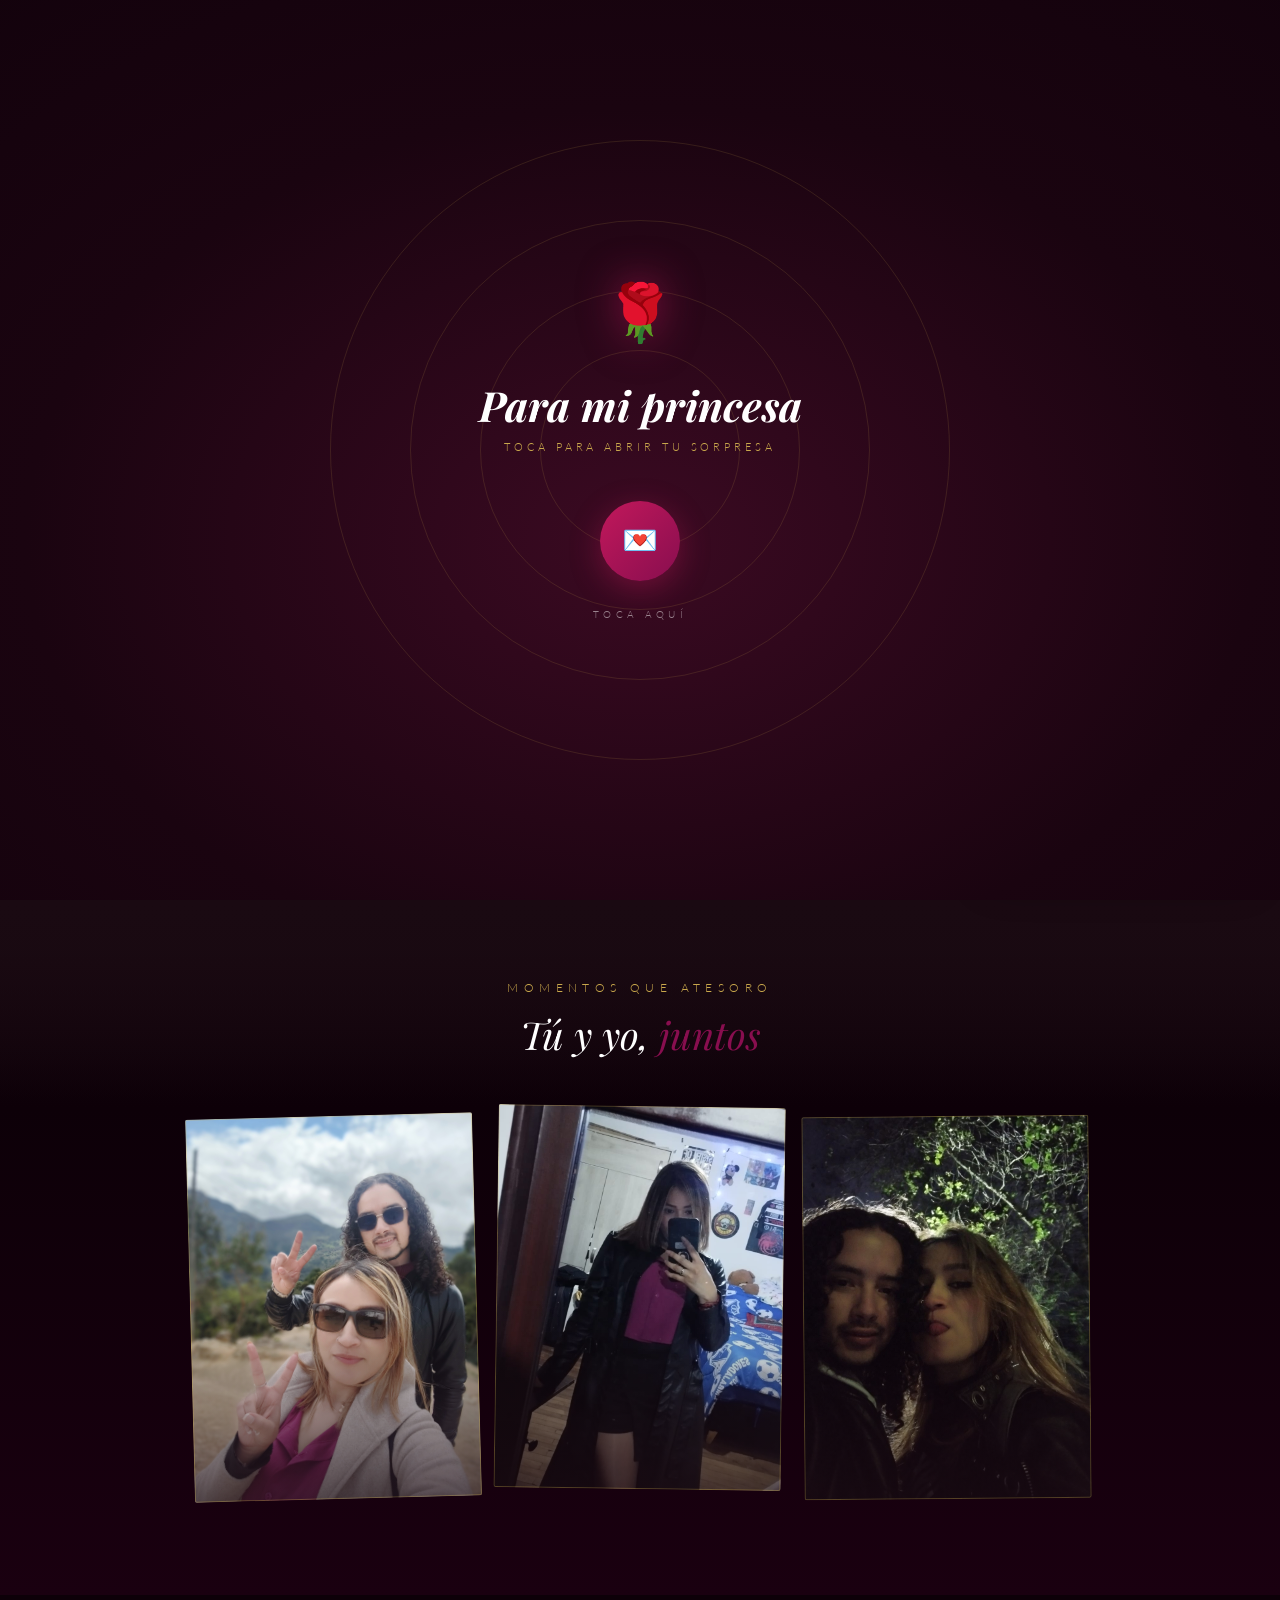
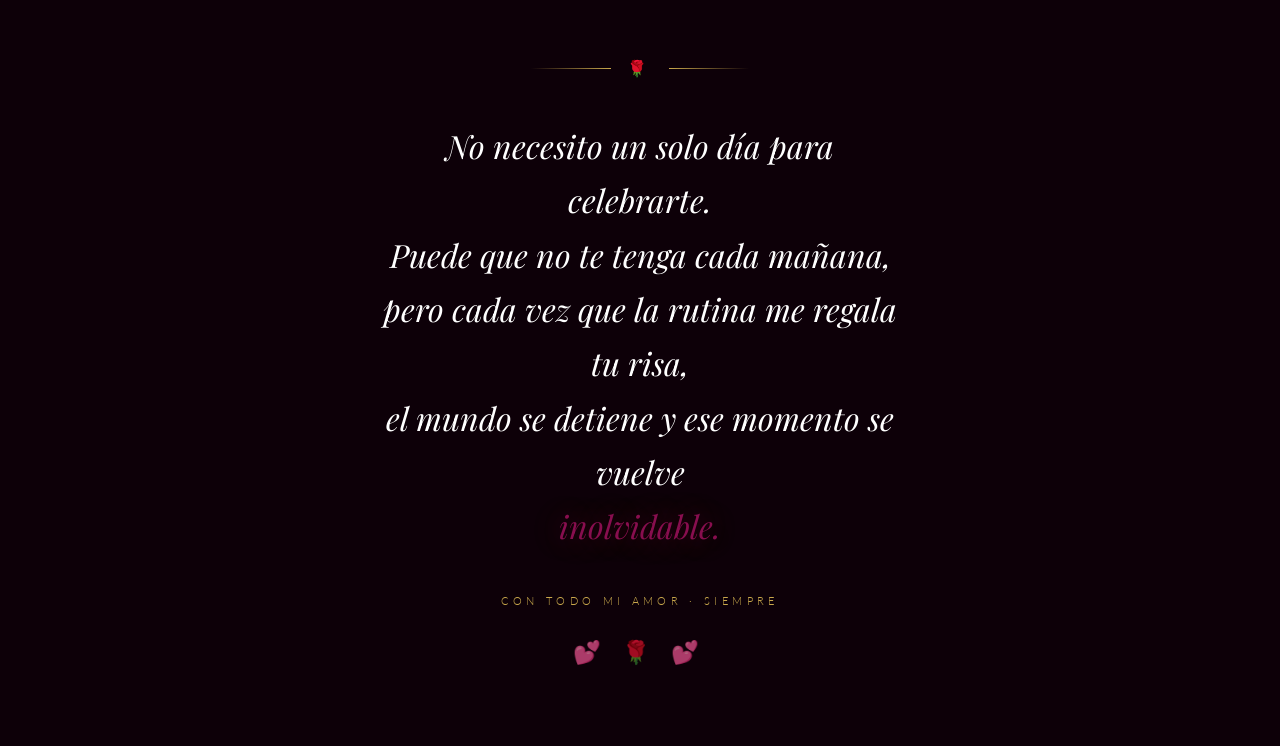
==== commit ff66d57f: "fotos" ====
--- a/sorpresa.html
+++ b/sorpresa.html
@@ -80,14 +80,14 @@
 
             <!-- 📸 FOTO 2 -->
             <div class="photo-frame">
-                <img src="./fotos/momentos_unicos.jpeg"
+                <img src="./fotos/mi_mundo.jpeg"
                     alt="Nosotros">
                 <span class="photo-caption">Mi Mundo ✦</span>
             </div>
 
             <!-- 📸 FOTO 3 -->
             <div class="photo-frame">
-                <img src="./fotos/mi_mundo.jpg"
+                <img src="./fotos/momentos_unicos.jpg"
                     alt="Nosotros">
                 <span class="photo-caption">Momentos únicos ✦</span>
             </div>
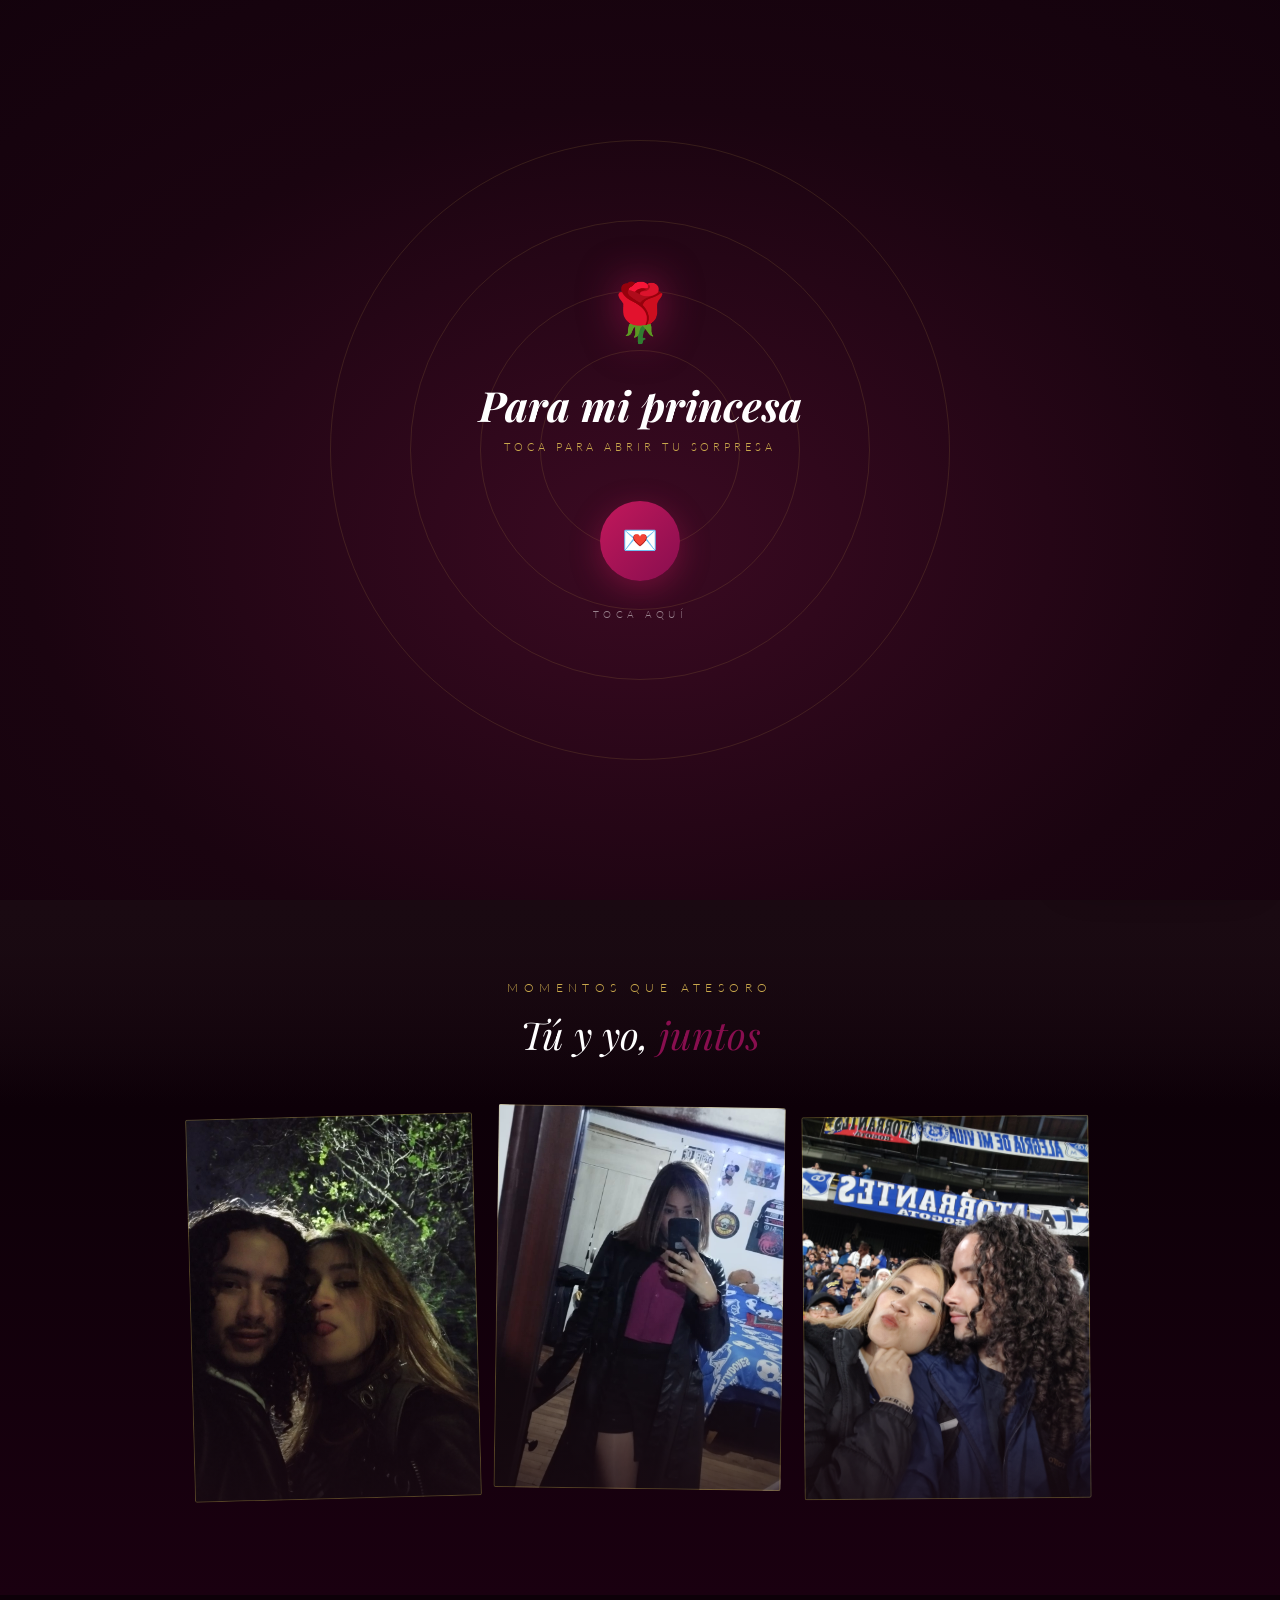
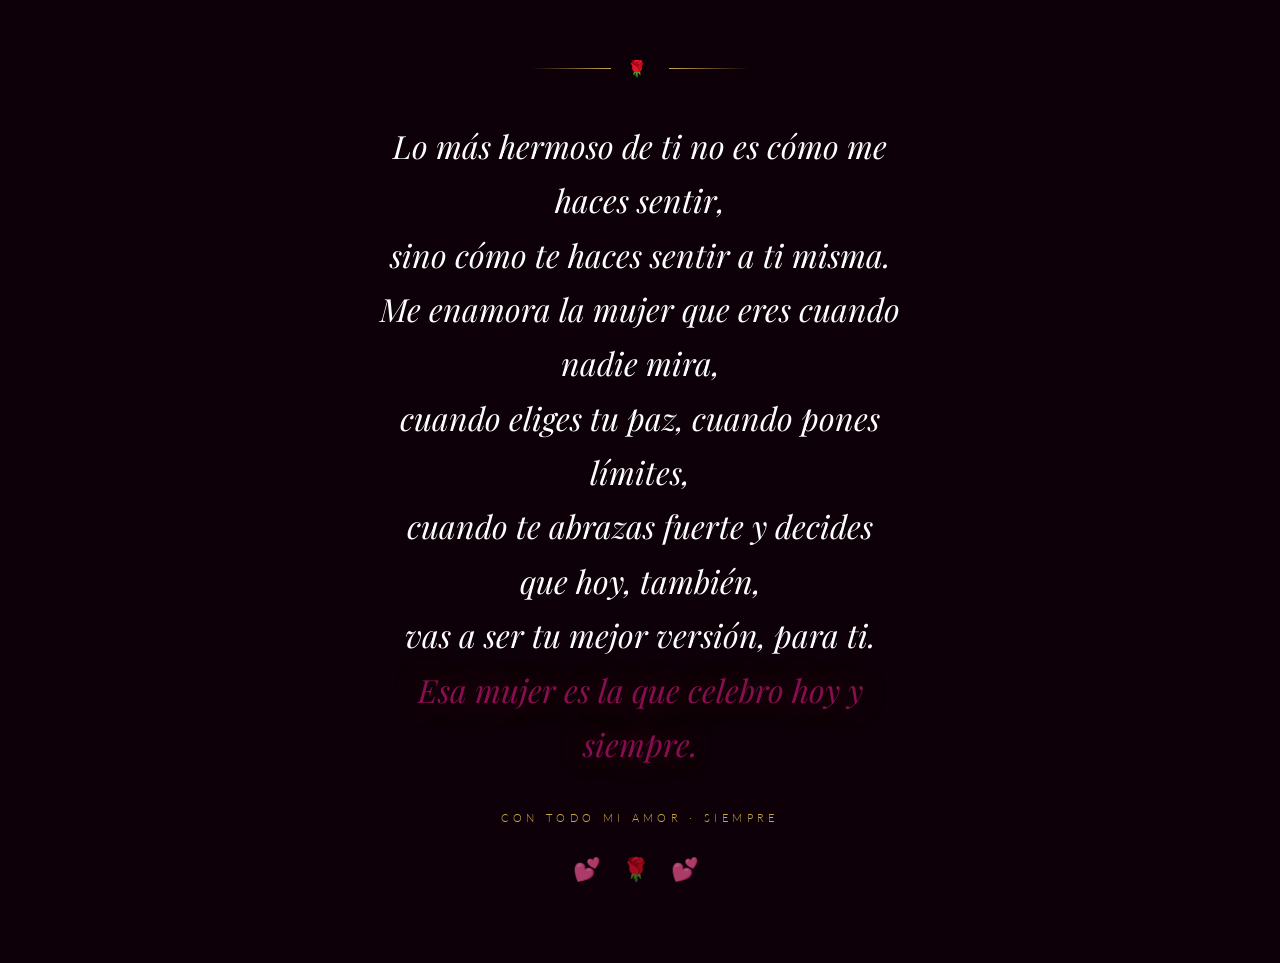
==== commit 53c1a26a: "mensajes" ====
--- a/sorpresa.html
+++ b/sorpresa.html
@@ -48,9 +48,9 @@
             <div class="hero-divider"><span>✦</span></div>
 
             <p class="hero-subtitle">
-                Para aquella mujer que me inspira cada día,<br>
-                que me hace mejor persona,<br>
-                y de la que me siento profundamente orgulloso.
+                Para la mujer que elige crecer cada día,<br>
+                que se cae y se levanta con más fuerza,<br>
+                y de la que admiro profundamente cómo se valora a sí misma.
             </p>
 
             <p class="hero-rose">🌹</p>
@@ -98,11 +98,13 @@
     <section class="closing">
         <div class="closing-deco">🌹</div>
         <p class="closing-quote">
-            No necesito un solo día para celebrarte.<br>
-            Puede que no te tenga cada mañana,<br>
-            pero cada vez que la rutina me regala tu risa,<br>
-            el mundo se detiene y ese momento se vuelve<br>
-            <em>inolvidable.</em>
+            Lo más hermoso de ti no es cómo me haces sentir,<br>
+            sino cómo te haces sentir a ti misma.<br>
+            Me enamora la mujer que eres cuando nadie mira,<br>
+            cuando eliges tu paz, cuando pones límites,<br>
+            cuando te abrazas fuerte y decides que hoy, también,<br>
+            vas a ser tu mejor versión, para ti.<br>
+            <em>Esa mujer es la que celebro hoy y siempre.</em>
         </p>
         <p class="closing-sig">Con todo mi amor · Siempre</p>
         <p class="closing-hearts">💕 🌹 💕</p>
@@ -129,7 +131,7 @@
         <button class="music-btn" id="playBtn" onclick="toggleMusic()" title="Reproducir / Pausar">▶</button>
         <div class="music-info">
             <!-- ✏️ CAMBIA ESTE TÍTULO -->
-            <p class="music-title" id="songTitle">La Constante — Bunbury</p>
+            <p class="music-title" id="songTitle">Para Cami</p>
             <div class="music-wave paused" id="wave">
                 <span></span><span></span><span></span><span></span>
             </div>
